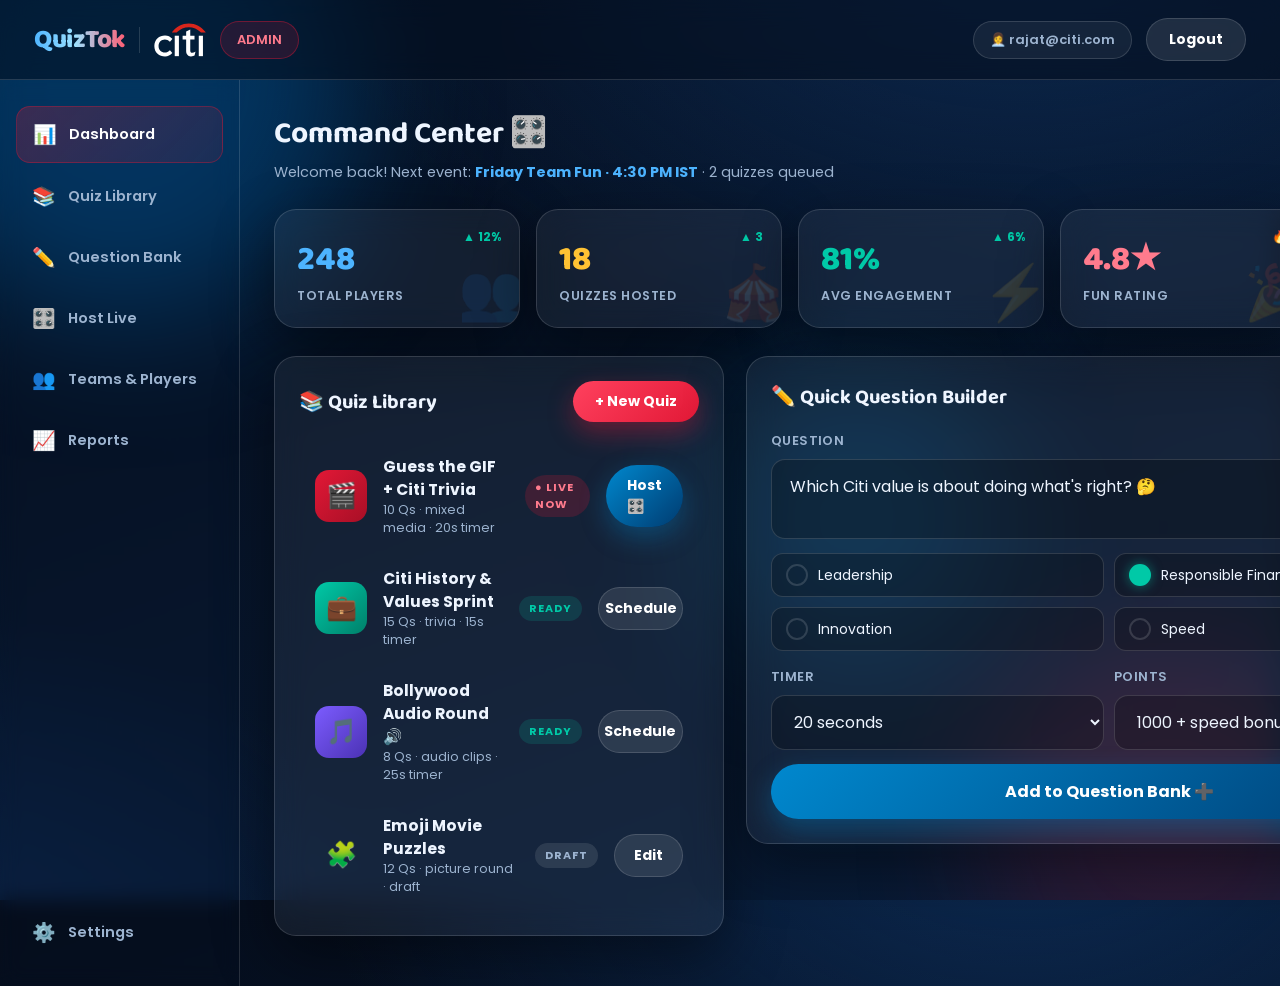
==== prototype/admin.html @ bb6c7131 "Initial commit: QuizTok application with all code and data" ====
<!DOCTYPE html>
<html lang="en">
<head>
<meta charset="UTF-8">
<meta name="viewport" content="width=device-width, initial-scale=1.0">
<title>QuizTok · Admin Command Center</title>
<link rel="stylesheet" href="css/styles.css">
<style>
  .shell { display: flex; min-height: calc(100vh - 77px); }

  /* sidebar */
  .side {
    width: 240px; flex-shrink: 0; padding: 26px 16px;
    border-right: 1px solid var(--stroke); backdrop-filter: blur(10px);
    display: flex; flex-direction: column; gap: 6px;
  }
  .side a {
    display: flex; align-items: center; gap: 12px; text-decoration: none;
    color: var(--text-dim); font-weight: 600; font-size: 14.5px;
    padding: 13px 16px; border-radius: 14px; transition: all 0.2s;
  }
  .side a:hover { background: var(--glass-strong); color: var(--text); transform: translateX(4px); }
  .side a.on {
    background: linear-gradient(135deg, rgba(226,24,54,0.25), rgba(226,24,54,0.1));
    color: #fff; border: 1px solid rgba(226,24,54,0.35);
  }
  .side .ico { font-size: 19px; }
  .side .spacer { flex: 1; }

  .main { flex: 1; padding: 30px 34px 50px; max-width: 1100px; }
  .main h2 { font-family: 'Baloo 2', cursive; font-size: 30px; margin-bottom: 4px; }
  .main .sub { color: var(--text-dim); font-size: 14.5px; margin-bottom: 26px; }
  .main .sub b { color: var(--citi-sky); }

  /* stat cards */
  .kpis { display: grid; grid-template-columns: repeat(4, 1fr); gap: 16px; margin-bottom: 28px; }
  @media (max-width: 900px) { .kpis { grid-template-columns: repeat(2, 1fr); } }
  .kpi { padding: 22px; position: relative; overflow: hidden; transition: transform 0.2s; }
  .kpi:hover { transform: translateY(-4px); }
  .kpi .big { font-family: 'Baloo 2', cursive; font-size: 34px; font-weight: 800; }
  .kpi .lbl { font-size: 12.5px; color: var(--text-dim); font-weight: 600; letter-spacing: 0.5px; }
  .kpi .trend { position: absolute; top: 18px; right: 18px; font-size: 12px; font-weight: 700; color: var(--teal); }
  .kpi .spark { position: absolute; bottom: -6px; right: -6px; font-size: 54px; opacity: 0.12; }
  .kpi:nth-child(1) .big { color: var(--citi-sky); }
  .kpi:nth-child(2) .big { color: var(--gold); }
  .kpi:nth-child(3) .big { color: var(--teal); }
  .kpi:nth-child(4) .big { color: #ff7b8d; }

  .two-col { display: grid; grid-template-columns: 1.4fr 1fr; gap: 22px; align-items: start; }
  @media (max-width: 980px) { .two-col { grid-template-columns: 1fr; } }

  .panel { padding: 24px; }
  .panel h3 { font-family: 'Baloo 2', cursive; font-size: 20px; margin-bottom: 18px; display: flex; align-items: center; justify-content: space-between; }

  /* quiz library rows */
  .quiz-row {
    display: flex; align-items: center; gap: 16px; padding: 15px 16px; border-radius: 16px;
    transition: background 0.2s, transform 0.2s; cursor: pointer;
  }
  .quiz-row:hover { background: var(--glass-strong); transform: translateX(5px); }
  .quiz-row .thumb {
    width: 52px; height: 52px; border-radius: 14px; font-size: 25px; flex-shrink: 0;
    display: flex; align-items: center; justify-content: center;
  }
  .quiz-row:nth-child(1) .thumb { background: linear-gradient(135deg, #0088ce, #005a9e); }
  .quiz-row:nth-child(2) .thumb { background: linear-gradient(135deg, #e21836, #a80f26); }
  .quiz-row:nth-child(3) .thumb { background: linear-gradient(135deg, #00c9a7, #00806a); }
  .quiz-row:nth-child(4) .thumb { background: linear-gradient(135deg, #7c5cff, #4b32b4); }
  .quiz-row .ttl { font-weight: 700; font-size: 15.5px; }
  .quiz-row .mt { font-size: 12.5px; color: var(--text-dim); }
  .quiz-row .go { margin-left: auto; }
  .status { font-size: 11px; font-weight: 700; letter-spacing: 1px; padding: 4px 10px; border-radius: 999px; }
  .status.live { background: rgba(226,24,54,0.2); color: #ff7b8d; animation: pulseDot 1.6s infinite; }
  .status.ready { background: rgba(0,201,167,0.15); color: var(--teal); }
  .status.draft { background: rgba(255,255,255,0.1); color: var(--text-dim); }

  /* question builder */
  .builder .field { margin-bottom: 14px; }
  .opts { display: grid; grid-template-columns: 1fr 1fr; gap: 10px; margin-bottom: 16px; }
  .opt { display: flex; align-items: center; gap: 10px; background: rgba(0,0,0,0.25); border: 1.5px solid var(--stroke); border-radius: 12px; padding: 10px 14px; }
  .opt input[type="text"] { background: none; border: none; outline: none; color: var(--text); font-family: 'Poppins'; font-size: 14px; flex: 1; }
  .opt .mark { width: 22px; height: 22px; border-radius: 50%; border: 2px solid var(--stroke); cursor: pointer; flex-shrink: 0; transition: all 0.2s; }
  .opt .mark.ok { background: var(--teal); border-color: var(--teal); box-shadow: 0 0 12px rgba(0,201,167,0.5); }
  .builder .row2 { display: flex; gap: 10px; }
  .builder .row2 .field { flex: 1; }

  .toast {
    position: fixed; bottom: 30px; left: 50%; transform: translateX(-50%) translateY(80px);
    background: linear-gradient(135deg, var(--teal), #00806a); color: #fff;
    padding: 14px 28px; border-radius: 999px; font-weight: 700; opacity: 0;
    transition: all 0.4s cubic-bezier(0.34,1.56,0.64,1); z-index: 99; box-shadow: 0 14px 40px rgba(0,201,167,0.4);
  }
  .toast.show { transform: translateX(-50%) translateY(0); opacity: 1; }
</style>
</head>
<body>

<div class="orbs"><div class="orb o1"></div><div class="orb o2"></div><div class="orb o3"></div></div>

<div class="topbar">
  <div class="left">
    <span class="brand">QuizTok</span>
    <div class="divider"></div>
    <svg viewBox="0 0 300 195" width="52" height="34" style="vertical-align:middle" aria-label="citi"><g transform="matrix(2.4760713,0,0,2.4760713,-2.9521334,-2.9521466)"><path d="m38.400442,64.214842-0.213828,0.206921c-3.446638,3.511502-7.435859,5.372563-11.546423,5.372563-8.580217,0-14.808582-6.436766-14.808582-15.318118,0-8.86532,6.228365-15.311212,14.808582-15.311212,4.110564,0,8.099785,1.868707,11.546423,5.38958l0.213828,0.213088,5.518073-6.672297-0.147484-0.181026c-4.589023-5.422875-10.095258-8.06279-16.86448-8.06279-6.792652,0-13.002027,2.286003-17.4771072,6.408651-4.8622878,4.464475-7.4294475,10.760663-7.4294475,18.216006,0,7.451645,2.5671597,13.76337,7.4294475,18.229079,4.4750802,4.141638,10.6844552,6.415063,17.4771072,6.415063,6.769222,0,12.275457-2.638436,16.86448-8.063531l0.147484-0.168447-5.518073-6.67353z" fill-rule="nonzero" fill="#ffffff"/><path d="m49.494547,78.212262,9.748252,0,0-47.58753-9.748252,0,0,47.58753z" fill-rule="nonzero" fill="#ffffff"/><path d="m97.427357,67.864702c-2.600701,1.583604-5.021116,2.379722-7.194656,2.379722-3.149451,0-4.572746-1.662278-4.572746-5.364917v-25.250109h9.928044v-8.961259h-9.928044v-14.807103l-9.554648,5.113356v9.693747h-8.242583v8.961259h8.242583v26.860842c0,7.318218,4.334995,12.317631,10.806043,12.447604,4.393939,0.08607,7.042733-1.222785,8.651493-2.179705l0.09421-0.07004,2.346921-9.17558-0.576619,0.352186z" fill-rule="nonzero" fill="#ffffff"/><path d="m105.50125,78.212262,9.75466,0,0-47.58753-9.75466,0,0,47.58753z" fill-rule="nonzero" fill="#ffffff"/><path d="M121.09485,22.1809c-8.92353-12.6397281-23.742961-20.1808984-38.820616-20.1808984-15.071489,0-29.893883,7.5411703-38.80261,20.1808984l-0.457003,0.650361h11.235917l0.124547-0.134906c7.647468-7.89311,17.63051-12.067303,27.899149-12.067303,10.269872,0,20.250946,4.174193,27.913206,12.067303l0.1243,0.134906h11.23247l-0.44936-0.650361z" fill-rule="evenodd" fill="#d9261c"/></g></svg>
    <span class="pill" style="background:rgba(226,24,54,0.15);border-color:rgba(226,24,54,0.4);color:#ff7b8d;">ADMIN</span>
  </div>
  <div class="right">
    <span class="pill">👩‍💼 rajat@citi.com</span>
    <a class="btn ghost small" href="index.html">Logout</a>
  </div>
</div>

<div class="shell">
  <nav class="side">
    <a class="on" href="#"><span class="ico">📊</span> Dashboard</a>
    <a href="#"><span class="ico">📚</span> Quiz Library</a>
    <a href="#"><span class="ico">✏️</span> Question Bank</a>
    <a href="host.html"><span class="ico">🎛️</span> Host Live</a>
    <a href="#"><span class="ico">👥</span> Teams & Players</a>
    <a href="#"><span class="ico">📈</span> Reports</a>
    <div class="spacer"></div>
    <a href="#"><span class="ico">⚙️</span> Settings</a>
  </nav>

  <main class="main">
    <h2 class="rise">Command Center 🎛️</h2>
    <div class="sub rise d1">Welcome back! Next event: <b>Friday Team Fun · 4:30 PM IST</b> · 2 quizzes queued</div>

    <div class="kpis">
      <div class="card kpi rise d1"><span class="trend">▲ 12%</span><div class="big">248</div><div class="lbl">TOTAL PLAYERS</div><span class="spark">👥</span></div>
      <div class="card kpi rise d2"><span class="trend">▲ 3</span><div class="big">18</div><div class="lbl">QUIZZES HOSTED</div><span class="spark">🎪</span></div>
      <div class="card kpi rise d3"><span class="trend">▲ 6%</span><div class="big">81%</div><div class="lbl">AVG ENGAGEMENT</div><span class="spark">⚡</span></div>
      <div class="card kpi rise d4"><span class="trend">🔥</span><div class="big">4.8★</div><div class="lbl">FUN RATING</div><span class="spark">🎉</span></div>
    </div>

    <div class="two-col">
      <!-- Quiz library -->
      <div class="card panel rise d3">
        <h3>📚 Quiz Library <button class="btn red small" onclick="toast('New quiz created — add questions! ✏️')">+ New Quiz</button></h3>
        <div class="quiz-row" onclick="location.href='host.html'">
          <div class="thumb">🎬</div>
          <div><div class="ttl">Guess the GIF + Citi Trivia</div><div class="mt">10 Qs · mixed media · 20s timer</div></div>
          <span class="status live">● LIVE NOW</span>
          <a class="btn small go" href="host.html">Host 🎛️</a>
        </div>
        <div class="quiz-row">
          <div class="thumb">💼</div>
          <div><div class="ttl">Citi History & Values Sprint</div><div class="mt">15 Qs · trivia · 15s timer</div></div>
          <span class="status ready">READY</span>
          <a class="btn ghost small go" href="#" onclick="toast('Quiz scheduled for Friday 4:30 PM ✅');return false;">Schedule</a>
        </div>
        <div class="quiz-row">
          <div class="thumb">🎵</div>
          <div><div class="ttl">Bollywood Audio Round 🔊</div><div class="mt">8 Qs · audio clips · 25s timer</div></div>
          <span class="status ready">READY</span>
          <a class="btn ghost small go" href="#" onclick="toast('Quiz scheduled ✅');return false;">Schedule</a>
        </div>
        <div class="quiz-row">
          <div class="thumb">🧩</div>
          <div><div class="ttl">Emoji Movie Puzzles</div><div class="mt">12 Qs · picture round · draft</div></div>
          <span class="status draft">DRAFT</span>
          <a class="btn ghost small go" href="#" onclick="toast('Opening editor… ✏️');return false;">Edit</a>
        </div>
      </div>

      <!-- Quick question builder -->
      <div class="card panel builder rise d4">
        <h3>✏️ Quick Question Builder</h3>
        <div class="field">
          <label>QUESTION</label>
          <textarea rows="2" placeholder="Type something fun…">Which Citi value is about doing what's right? 🤔</textarea>
        </div>
        <div class="opts">
          <div class="opt"><span class="mark" onclick="mark(this)"></span><input type="text" value="Leadership"></div>
          <div class="opt"><span class="mark ok" onclick="mark(this)"></span><input type="text" value="Responsible Finance"></div>
          <div class="opt"><span class="mark" onclick="mark(this)"></span><input type="text" value="Innovation"></div>
          <div class="opt"><span class="mark" onclick="mark(this)"></span><input type="text" value="Speed"></div>
        </div>
        <div class="row2">
          <div class="field"><label>TIMER</label><select><option>20 seconds</option><option>15 seconds</option><option>30 seconds</option></select></div>
          <div class="field"><label>POINTS</label><select><option>1000 + speed bonus</option><option>500 flat</option><option>2000 (double round)</option></select></div>
        </div>
        <button class="btn" style="width:100%" onclick="toast('Question added to bank! 🎯')">Add to Question Bank ➕</button>
      </div>
    </div>
  </main>
</div>

<div class="toast" id="toast">Saved!</div>

<script>
  function mark(el) {
    el.closest('.opts').querySelectorAll('.mark').forEach(m => m.classList.remove('ok'));
    el.classList.add('ok');
  }
  let tmr;
  function toast(msg) {
    const t = document.getElementById('toast');
    t.textContent = msg; t.classList.add('show');
    clearTimeout(tmr); tmr = setTimeout(() => t.classList.remove('show'), 2400);
  }
</script>
<script src='ink.js'></script>
</body>
</html>
---- prototype/css/styles.css ----
/* ============================================================
   QuizTok — Shared Design System
   Citi-branded: Citi Blue #003b70 · Citi Bright #0088ce · Citi Red Arc #e21836
   ============================================================ */
@import url('https://fonts.googleapis.com/css2?family=Poppins:wght@400;500;600;700;800;900&family=Baloo+2:wght@600;700;800&display=swap');

:root {
  --citi-navy: #003b70;
  --citi-blue: #0088ce;
  --citi-sky: #4db4ff;
  --citi-red: #e21836;
  --gold: #ffc233;
  --teal: #00c9a7;
  --violet: #7c5cff;
  --bg-deep: #050d1c;
  --bg-mid: #081c38;
  --glass: rgba(255, 255, 255, 0.06);
  --glass-strong: rgba(255, 255, 255, 0.1);
  --stroke: rgba(255, 255, 255, 0.14);
  --text: #eef5ff;
  --text-dim: #9db4d0;
  --radius: 22px;
  --shadow: 0 20px 60px rgba(0, 0, 0, 0.45);
}

* { margin: 0; padding: 0; box-sizing: border-box; }

html, body { height: 100%; }

body {
  font-family: 'Poppins', sans-serif;
  background: radial-gradient(1200px 800px at 80% -10%, #0c2a52 0%, transparent 60%),
              radial-gradient(1000px 700px at -10% 110%, #0a2246 0%, transparent 55%),
              linear-gradient(160deg, var(--bg-deep) 0%, var(--bg-mid) 100%);
  color: var(--text);
  min-height: 100vh;
  overflow-x: hidden;
}

/* ---------- Animated aurora / floating orbs background ---------- */
.orbs { position: fixed; inset: 0; z-index: -1; overflow: hidden; pointer-events: none; }
.orb {
  position: absolute; border-radius: 50%;
  filter: blur(70px); opacity: 0.5;
  animation: drift 18s ease-in-out infinite alternate;
}
.orb.o1 { width: 480px; height: 480px; background: #005a9e; top: -160px; left: -120px; }
.orb.o2 { width: 380px; height: 380px; background: #e2183655; bottom: -120px; right: -80px; animation-delay: -6s; animation-duration: 22s; }
.orb.o3 { width: 300px; height: 300px; background: #0088ce66; top: 40%; left: 55%; animation-delay: -12s; animation-duration: 26s; }

@keyframes drift {
  from { transform: translate(0, 0) scale(1); }
  to   { transform: translate(90px, 60px) scale(1.15); }
}

/* Floating quiz-symbol confetti in background */
.floaters { position: fixed; inset: 0; z-index: -1; pointer-events: none; }
.floater {
  position: absolute; font-size: 26px; opacity: 0.14;
  font-family: 'Baloo 2', cursive; font-weight: 800; color: var(--citi-sky);
  animation: floatUp 14s linear infinite;
}
@keyframes floatUp {
  0%   { transform: translateY(105vh) rotate(0deg); opacity: 0; }
  10%  { opacity: 0.16; }
  90%  { opacity: 0.16; }
  100% { transform: translateY(-10vh) rotate(360deg); opacity: 0; }
}

/* ---------- Citi logo (recreated wordmark) ---------- */
.citi-logo { display: inline-flex; align-items: center; }
.citi-logo svg { display: block; }

/* ---------- QuizTok brand ---------- */
.brand {
  font-family: 'Baloo 2', cursive;
  font-weight: 800;
  letter-spacing: -0.5px;
  background: linear-gradient(92deg, #4db4ff 0%, #9be1ff 45%, #ff5d73 100%);
  -webkit-background-clip: text; background-clip: text;
  -webkit-text-fill-color: transparent;
  position: relative;
  display: inline-block;
}

/* ---------- Top navigation bar ---------- */
.topbar {
  display: flex; align-items: center; justify-content: space-between;
  padding: 18px 34px;
  position: sticky; top: 0; z-index: 50;
  backdrop-filter: blur(14px);
  background: rgba(5, 13, 28, 0.55);
  border-bottom: 1px solid var(--stroke);
}
.topbar .left { display: flex; align-items: center; gap: 14px; }
.topbar .brand { font-size: 26px; }
.topbar .divider { width: 1px; height: 26px; background: var(--stroke); }
.topbar .right { display: flex; align-items: center; gap: 14px; }

.pill {
  padding: 8px 16px; border-radius: 999px;
  background: var(--glass); border: 1px solid var(--stroke);
  font-size: 13px; font-weight: 600; color: var(--text-dim);
  display: inline-flex; align-items: center; gap: 8px;
}
.pill .dot { width: 8px; height: 8px; border-radius: 50%; background: var(--teal); animation: pulseDot 1.6s infinite; }
@keyframes pulseDot { 50% { box-shadow: 0 0 0 6px rgba(0, 201, 167, 0.15); } }

/* ---------- Glass cards ---------- */
.card {
  background: var(--glass);
  border: 1px solid var(--stroke);
  border-radius: var(--radius);
  backdrop-filter: blur(16px);
  box-shadow: var(--shadow);
}

/* ---------- Buttons ---------- */
.btn {
  position: relative; overflow: hidden;
  display: inline-flex; align-items: center; justify-content: center; gap: 10px;
  font-family: 'Poppins', sans-serif; font-weight: 700; font-size: 16px;
  color: #fff; border: none; cursor: pointer;
  padding: 15px 34px; border-radius: 999px;
  background: linear-gradient(135deg, var(--citi-blue) 0%, var(--citi-navy) 100%);
  box-shadow: 0 10px 26px rgba(0, 136, 206, 0.35);
  transition: transform 0.18s cubic-bezier(0.34, 1.56, 0.64, 1), box-shadow 0.2s;
  text-decoration: none;
}
.btn:hover { transform: translateY(-3px) scale(1.03); box-shadow: 0 16px 34px rgba(0, 136, 206, 0.5); }
.btn:active { transform: translateY(0) scale(0.97); }
.btn::after {
  content: ''; position: absolute; top: 0; left: -80%;
  width: 50%; height: 100%;
  background: linear-gradient(100deg, transparent, rgba(255, 255, 255, 0.35), transparent);
  transform: skewX(-20deg);
  animation: shine 3.2s ease-in-out infinite;
}
@keyframes shine { 0%, 60% { left: -80%; } 100% { left: 130%; } }

.btn.red { background: linear-gradient(135deg, #ff415e 0%, var(--citi-red) 100%); box-shadow: 0 10px 26px rgba(226, 24, 54, 0.4); }
.btn.red:hover { box-shadow: 0 16px 34px rgba(226, 24, 54, 0.55); }
.btn.ghost { background: var(--glass-strong); border: 1px solid var(--stroke); box-shadow: none; }
.btn.gold { background: linear-gradient(135deg, #ffd76e 0%, #ff9d2e 100%); color: #3a2400; box-shadow: 0 10px 26px rgba(255, 194, 51, 0.35); }
.btn.big { padding: 19px 46px; font-size: 19px; }
.btn.small { padding: 10px 22px; font-size: 14px; }

/* ---------- Inputs ---------- */
.field { display: flex; flex-direction: column; gap: 8px; }
.field label { font-size: 13px; font-weight: 600; color: var(--text-dim); letter-spacing: 0.4px; }
.field input, .field select, .field textarea {
  font-family: 'Poppins', sans-serif; font-size: 16px; color: var(--text);
  background: rgba(0, 0, 0, 0.25); border: 1.5px solid var(--stroke);
  border-radius: 14px; padding: 14px 18px; outline: none;
  transition: border-color 0.2s, box-shadow 0.2s, transform 0.2s;
}
.field input:focus, .field select:focus, .field textarea:focus {
  border-color: var(--citi-sky);
  box-shadow: 0 0 0 4px rgba(77, 180, 255, 0.15);
  transform: translateY(-1px);
}

/* ---------- Entrance animations ---------- */
.rise { animation: rise 0.7s cubic-bezier(0.22, 1, 0.36, 1) both; }
.rise.d1 { animation-delay: 0.08s; } .rise.d2 { animation-delay: 0.16s; }
.rise.d3 { animation-delay: 0.24s; } .rise.d4 { animation-delay: 0.32s; }
.rise.d5 { animation-delay: 0.40s; } .rise.d6 { animation-delay: 0.48s; }
@keyframes rise { from { opacity: 0; transform: translateY(28px); } to { opacity: 1; transform: none; } }

.pop { animation: pop 0.5s cubic-bezier(0.34, 1.56, 0.64, 1) both; }
@keyframes pop { from { opacity: 0; transform: scale(0.6); } to { opacity: 1; transform: scale(1); } }

@keyframes wiggle {
  0%, 100% { transform: rotate(0); } 20% { transform: rotate(-6deg); }
  40% { transform: rotate(5deg); } 60% { transform: rotate(-3deg); } 80% { transform: rotate(2deg); }
}
@keyframes bounce { 0%, 100% { transform: translateY(0); } 50% { transform: translateY(-12px); } }
@keyframes shake { 0%, 100% { transform: translateX(0); } 25% { transform: translateX(-8px); } 75% { transform: translateX(8px); } }
@keyframes glowPulse { 0%, 100% { box-shadow: 0 0 20px rgba(77, 180, 255, 0.25); } 50% { box-shadow: 0 0 44px rgba(77, 180, 255, 0.55); } }

/* ---------- Avatars ---------- */
.avatar {
  width: 58px; height: 58px; border-radius: 50%;
  display: flex; align-items: center; justify-content: center;
  font-size: 28px; background: linear-gradient(135deg, #123a66, #0b2547);
  border: 2px solid var(--stroke);
  transition: transform 0.2s cubic-bezier(0.34, 1.56, 0.64, 1), border-color 0.2s;
}
.avatar:hover { transform: scale(1.15) rotate(-6deg); border-color: var(--citi-sky); }

/* ---------- Scrollbar ---------- */
::-webkit-scrollbar { width: 10px; }
::-webkit-scrollbar-track { background: transparent; }
::-webkit-scrollbar-thumb { background: rgba(255, 255, 255, 0.15); border-radius: 99px; }

/* ---------- Footer strip ---------- */
.footer-strip {
  text-align: center; padding: 22px; font-size: 12.5px; color: var(--text-dim);
}
.footer-strip b { color: var(--citi-sky); }

/* ---------- Cursor effects (layers created by ink.js) ---------- */
#qt-glow {
  position: fixed; top: 0; left: 0; width: 460px; height: 460px;
  border-radius: 50%; pointer-events: none; z-index: 3; opacity: 0;
  transition: opacity .4s ease;
  background: radial-gradient(circle,
    rgba(77,180,255,.16) 0%, rgba(0,136,206,.09) 30%,
    rgba(226,24,54,.04) 55%, transparent 72%);
  mix-blend-mode: screen;
}
#qt-ink {
  position: fixed; inset: 0; pointer-events: none; z-index: 2;
  filter: blur(14px) saturate(1.35);
  mix-blend-mode: screen; opacity: .85;
}
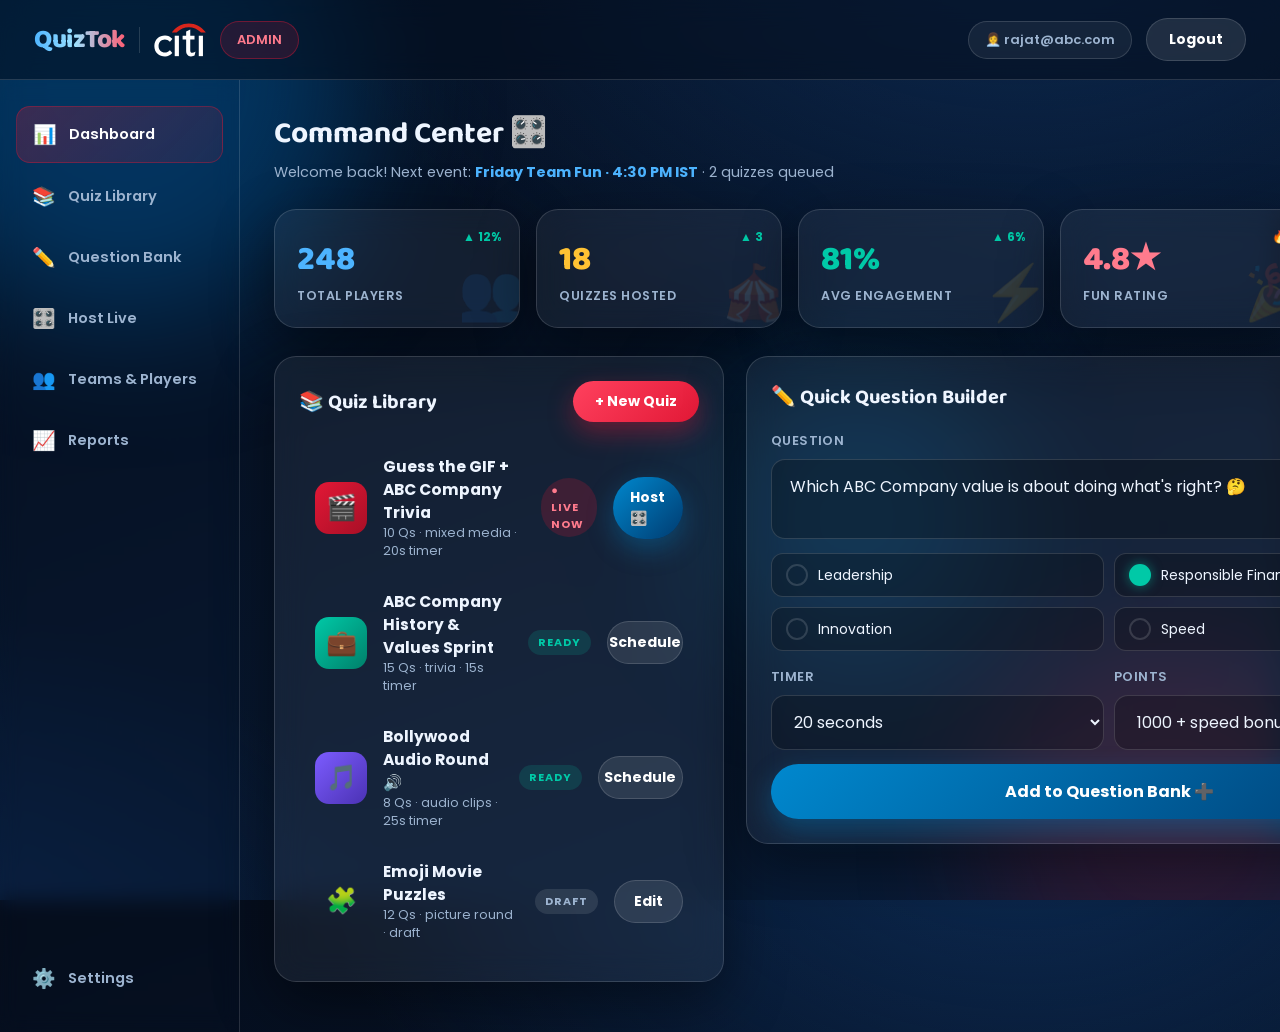
==== commit ab4171be: "Add media quizzes, bulk import, participant history, and hub UX polish. Media questions and Excel/ZI" ====
--- a/prototype/admin.html
+++ b/prototype/admin.html
@@ -30,7 +30,7 @@
   .main { flex: 1; padding: 30px 34px 50px; max-width: 1100px; }
   .main h2 { font-family: 'Baloo 2', cursive; font-size: 30px; margin-bottom: 4px; }
   .main .sub { color: var(--text-dim); font-size: 14.5px; margin-bottom: 26px; }
-  .main .sub b { color: var(--citi-sky); }
+  .main .sub b { color: var(--abc-sky); }
 
   /* stat cards */
   .kpis { display: grid; grid-template-columns: repeat(4, 1fr); gap: 16px; margin-bottom: 28px; }
@@ -41,7 +41,7 @@
   .kpi .lbl { font-size: 12.5px; color: var(--text-dim); font-weight: 600; letter-spacing: 0.5px; }
   .kpi .trend { position: absolute; top: 18px; right: 18px; font-size: 12px; font-weight: 700; color: var(--teal); }
   .kpi .spark { position: absolute; bottom: -6px; right: -6px; font-size: 54px; opacity: 0.12; }
-  .kpi:nth-child(1) .big { color: var(--citi-sky); }
+  .kpi:nth-child(1) .big { color: var(--abc-sky); }
   .kpi:nth-child(2) .big { color: var(--gold); }
   .kpi:nth-child(3) .big { color: var(--teal); }
   .kpi:nth-child(4) .big { color: #ff7b8d; }
@@ -101,11 +101,11 @@
   <div class="left">
     <span class="brand">QuizTok</span>
     <div class="divider"></div>
-    <svg viewBox="0 0 300 195" width="52" height="34" style="vertical-align:middle" aria-label="citi"><g transform="matrix(2.4760713,0,0,2.4760713,-2.9521334,-2.9521466)"><path d="m38.400442,64.214842-0.213828,0.206921c-3.446638,3.511502-7.435859,5.372563-11.546423,5.372563-8.580217,0-14.808582-6.436766-14.808582-15.318118,0-8.86532,6.228365-15.311212,14.808582-15.311212,4.110564,0,8.099785,1.868707,11.546423,5.38958l0.213828,0.213088,5.518073-6.672297-0.147484-0.181026c-4.589023-5.422875-10.095258-8.06279-16.86448-8.06279-6.792652,0-13.002027,2.286003-17.4771072,6.408651-4.8622878,4.464475-7.4294475,10.760663-7.4294475,18.216006,0,7.451645,2.5671597,13.76337,7.4294475,18.229079,4.4750802,4.141638,10.6844552,6.415063,17.4771072,6.415063,6.769222,0,12.275457-2.638436,16.86448-8.063531l0.147484-0.168447-5.518073-6.67353z" fill-rule="nonzero" fill="#ffffff"/><path d="m49.494547,78.212262,9.748252,0,0-47.58753-9.748252,0,0,47.58753z" fill-rule="nonzero" fill="#ffffff"/><path d="m97.427357,67.864702c-2.600701,1.583604-5.021116,2.379722-7.194656,2.379722-3.149451,0-4.572746-1.662278-4.572746-5.364917v-25.250109h9.928044v-8.961259h-9.928044v-14.807103l-9.554648,5.113356v9.693747h-8.242583v8.961259h8.242583v26.860842c0,7.318218,4.334995,12.317631,10.806043,12.447604,4.393939,0.08607,7.042733-1.222785,8.651493-2.179705l0.09421-0.07004,2.346921-9.17558-0.576619,0.352186z" fill-rule="nonzero" fill="#ffffff"/><path d="m105.50125,78.212262,9.75466,0,0-47.58753-9.75466,0,0,47.58753z" fill-rule="nonzero" fill="#ffffff"/><path d="M121.09485,22.1809c-8.92353-12.6397281-23.742961-20.1808984-38.820616-20.1808984-15.071489,0-29.893883,7.5411703-38.80261,20.1808984l-0.457003,0.650361h11.235917l0.124547-0.134906c7.647468-7.89311,17.63051-12.067303,27.899149-12.067303,10.269872,0,20.250946,4.174193,27.913206,12.067303l0.1243,0.134906h11.23247l-0.44936-0.650361z" fill-rule="evenodd" fill="#d9261c"/></g></svg>
+    <svg viewBox="0 0 300 195" width="52" height="34" style="vertical-align:middle" aria-label="abc"><g transform="matrix(2.4760713,0,0,2.4760713,-2.9521334,-2.9521466)"><path d="m38.400442,64.214842-0.213828,0.206921c-3.446638,3.511502-7.435859,5.372563-11.546423,5.372563-8.580217,0-14.808582-6.436766-14.808582-15.318118,0-8.86532,6.228365-15.311212,14.808582-15.311212,4.110564,0,8.099785,1.868707,11.546423,5.38958l0.213828,0.213088,5.518073-6.672297-0.147484-0.181026c-4.589023-5.422875-10.095258-8.06279-16.86448-8.06279-6.792652,0-13.002027,2.286003-17.4771072,6.408651-4.8622878,4.464475-7.4294475,10.760663-7.4294475,18.216006,0,7.451645,2.5671597,13.76337,7.4294475,18.229079,4.4750802,4.141638,10.6844552,6.415063,17.4771072,6.415063,6.769222,0,12.275457-2.638436,16.86448-8.063531l0.147484-0.168447-5.518073-6.67353z" fill-rule="nonzero" fill="#ffffff"/><path d="m49.494547,78.212262,9.748252,0,0-47.58753-9.748252,0,0,47.58753z" fill-rule="nonzero" fill="#ffffff"/><path d="m97.427357,67.864702c-2.600701,1.583604-5.021116,2.379722-7.194656,2.379722-3.149451,0-4.572746-1.662278-4.572746-5.364917v-25.250109h9.928044v-8.961259h-9.928044v-14.807103l-9.554648,5.113356v9.693747h-8.242583v8.961259h8.242583v26.860842c0,7.318218,4.334995,12.317631,10.806043,12.447604,4.393939,0.08607,7.042733-1.222785,8.651493-2.179705l0.09421-0.07004,2.346921-9.17558-0.576619,0.352186z" fill-rule="nonzero" fill="#ffffff"/><path d="m105.50125,78.212262,9.75466,0,0-47.58753-9.75466,0,0,47.58753z" fill-rule="nonzero" fill="#ffffff"/><path d="M121.09485,22.1809c-8.92353-12.6397281-23.742961-20.1808984-38.820616-20.1808984-15.071489,0-29.893883,7.5411703-38.80261,20.1808984l-0.457003,0.650361h11.235917l0.124547-0.134906c7.647468-7.89311,17.63051-12.067303,27.899149-12.067303,10.269872,0,20.250946,4.174193,27.913206,12.067303l0.1243,0.134906h11.23247l-0.44936-0.650361z" fill-rule="evenodd" fill="#d9261c"/></g></svg>
     <span class="pill" style="background:rgba(226,24,54,0.15);border-color:rgba(226,24,54,0.4);color:#ff7b8d;">ADMIN</span>
   </div>
   <div class="right">
-    <span class="pill">👩‍💼 rajat@citi.com</span>
+    <span class="pill">👩‍💼 rajat@abc.com</span>
     <a class="btn ghost small" href="index.html">Logout</a>
   </div>
 </div>
@@ -139,13 +139,13 @@
         <h3>📚 Quiz Library <button class="btn red small" onclick="toast('New quiz created — add questions! ✏️')">+ New Quiz</button></h3>
         <div class="quiz-row" onclick="location.href='host.html'">
           <div class="thumb">🎬</div>
-          <div><div class="ttl">Guess the GIF + Citi Trivia</div><div class="mt">10 Qs · mixed media · 20s timer</div></div>
+          <div><div class="ttl">Guess the GIF + ABC Company Trivia</div><div class="mt">10 Qs · mixed media · 20s timer</div></div>
           <span class="status live">● LIVE NOW</span>
           <a class="btn small go" href="host.html">Host 🎛️</a>
         </div>
         <div class="quiz-row">
           <div class="thumb">💼</div>
-          <div><div class="ttl">Citi History & Values Sprint</div><div class="mt">15 Qs · trivia · 15s timer</div></div>
+          <div><div class="ttl">ABC Company History & Values Sprint</div><div class="mt">15 Qs · trivia · 15s timer</div></div>
           <span class="status ready">READY</span>
           <a class="btn ghost small go" href="#" onclick="toast('Quiz scheduled for Friday 4:30 PM ✅');return false;">Schedule</a>
         </div>
@@ -168,7 +168,7 @@
         <h3>✏️ Quick Question Builder</h3>
         <div class="field">
           <label>QUESTION</label>
-          <textarea rows="2" placeholder="Type something fun…">Which Citi value is about doing what's right? 🤔</textarea>
+          <textarea rows="2" placeholder="Type something fun…">Which ABC Company value is about doing what's right? 🤔</textarea>
         </div>
         <div class="opts">
           <div class="opt"><span class="mark" onclick="mark(this)"></span><input type="text" value="Leadership"></div>
--- a/prototype/css/styles.css
+++ b/prototype/css/styles.css
@@ -1,14 +1,14 @@
 /* ============================================================
    QuizTok — Shared Design System
-   Citi-branded: Citi Blue #003b70 · Citi Bright #0088ce · Citi Red Arc #e21836
+   ABC Company-branded: ABC Company Blue #003b70 · ABC Company Bright #0088ce · ABC Company Red Arc #e21836
    ============================================================ */
 @import url('https://fonts.googleapis.com/css2?family=Poppins:wght@400;500;600;700;800;900&family=Baloo+2:wght@600;700;800&display=swap');
 
 :root {
-  --citi-navy: #003b70;
-  --citi-blue: #0088ce;
-  --citi-sky: #4db4ff;
-  --citi-red: #e21836;
+  --abc-navy: #003b70;
+  --abc-blue: #0088ce;
+  --abc-sky: #4db4ff;
+  --abc-red: #e21836;
   --gold: #ffc233;
   --teal: #00c9a7;
   --violet: #7c5cff;
@@ -57,7 +57,7 @@
 .floaters { position: fixed; inset: 0; z-index: -1; pointer-events: none; }
 .floater {
   position: absolute; font-size: 26px; opacity: 0.14;
-  font-family: 'Baloo 2', cursive; font-weight: 800; color: var(--citi-sky);
+  font-family: 'Baloo 2', cursive; font-weight: 800; color: var(--abc-sky);
   animation: floatUp 14s linear infinite;
 }
 @keyframes floatUp {
@@ -67,9 +67,9 @@
   100% { transform: translateY(-10vh) rotate(360deg); opacity: 0; }
 }
 
-/* ---------- Citi logo (recreated wordmark) ---------- */
-.citi-logo { display: inline-flex; align-items: center; }
-.citi-logo svg { display: block; }
+/* ---------- ABC Company logo (recreated wordmark) ---------- */
+.abc-logo { display: inline-flex; align-items: center; }
+.abc-logo svg { display: block; }
 
 /* ---------- QuizTok brand ---------- */
 .brand {
@@ -122,7 +122,7 @@
   font-family: 'Poppins', sans-serif; font-weight: 700; font-size: 16px;
   color: #fff; border: none; cursor: pointer;
   padding: 15px 34px; border-radius: 999px;
-  background: linear-gradient(135deg, var(--citi-blue) 0%, var(--citi-navy) 100%);
+  background: linear-gradient(135deg, var(--abc-blue) 0%, var(--abc-navy) 100%);
   box-shadow: 0 10px 26px rgba(0, 136, 206, 0.35);
   transition: transform 0.18s cubic-bezier(0.34, 1.56, 0.64, 1), box-shadow 0.2s;
   text-decoration: none;
@@ -138,7 +138,7 @@
 }
 @keyframes shine { 0%, 60% { left: -80%; } 100% { left: 130%; } }
 
-.btn.red { background: linear-gradient(135deg, #ff415e 0%, var(--citi-red) 100%); box-shadow: 0 10px 26px rgba(226, 24, 54, 0.4); }
+.btn.red { background: linear-gradient(135deg, #ff415e 0%, var(--abc-red) 100%); box-shadow: 0 10px 26px rgba(226, 24, 54, 0.4); }
 .btn.red:hover { box-shadow: 0 16px 34px rgba(226, 24, 54, 0.55); }
 .btn.ghost { background: var(--glass-strong); border: 1px solid var(--stroke); box-shadow: none; }
 .btn.gold { background: linear-gradient(135deg, #ffd76e 0%, #ff9d2e 100%); color: #3a2400; box-shadow: 0 10px 26px rgba(255, 194, 51, 0.35); }
@@ -155,7 +155,7 @@
   transition: border-color 0.2s, box-shadow 0.2s, transform 0.2s;
 }
 .field input:focus, .field select:focus, .field textarea:focus {
-  border-color: var(--citi-sky);
+  border-color: var(--abc-sky);
   box-shadow: 0 0 0 4px rgba(77, 180, 255, 0.15);
   transform: translateY(-1px);
 }
@@ -186,7 +186,7 @@
   border: 2px solid var(--stroke);
   transition: transform 0.2s cubic-bezier(0.34, 1.56, 0.64, 1), border-color 0.2s;
 }
-.avatar:hover { transform: scale(1.15) rotate(-6deg); border-color: var(--citi-sky); }
+.avatar:hover { transform: scale(1.15) rotate(-6deg); border-color: var(--abc-sky); }
 
 /* ---------- Scrollbar ---------- */
 ::-webkit-scrollbar { width: 10px; }
@@ -197,7 +197,7 @@
 .footer-strip {
   text-align: center; padding: 22px; font-size: 12.5px; color: var(--text-dim);
 }
-.footer-strip b { color: var(--citi-sky); }
+.footer-strip b { color: var(--abc-sky); }
 
 /* ---------- Cursor effects (layers created by ink.js) ---------- */
 #qt-glow {
